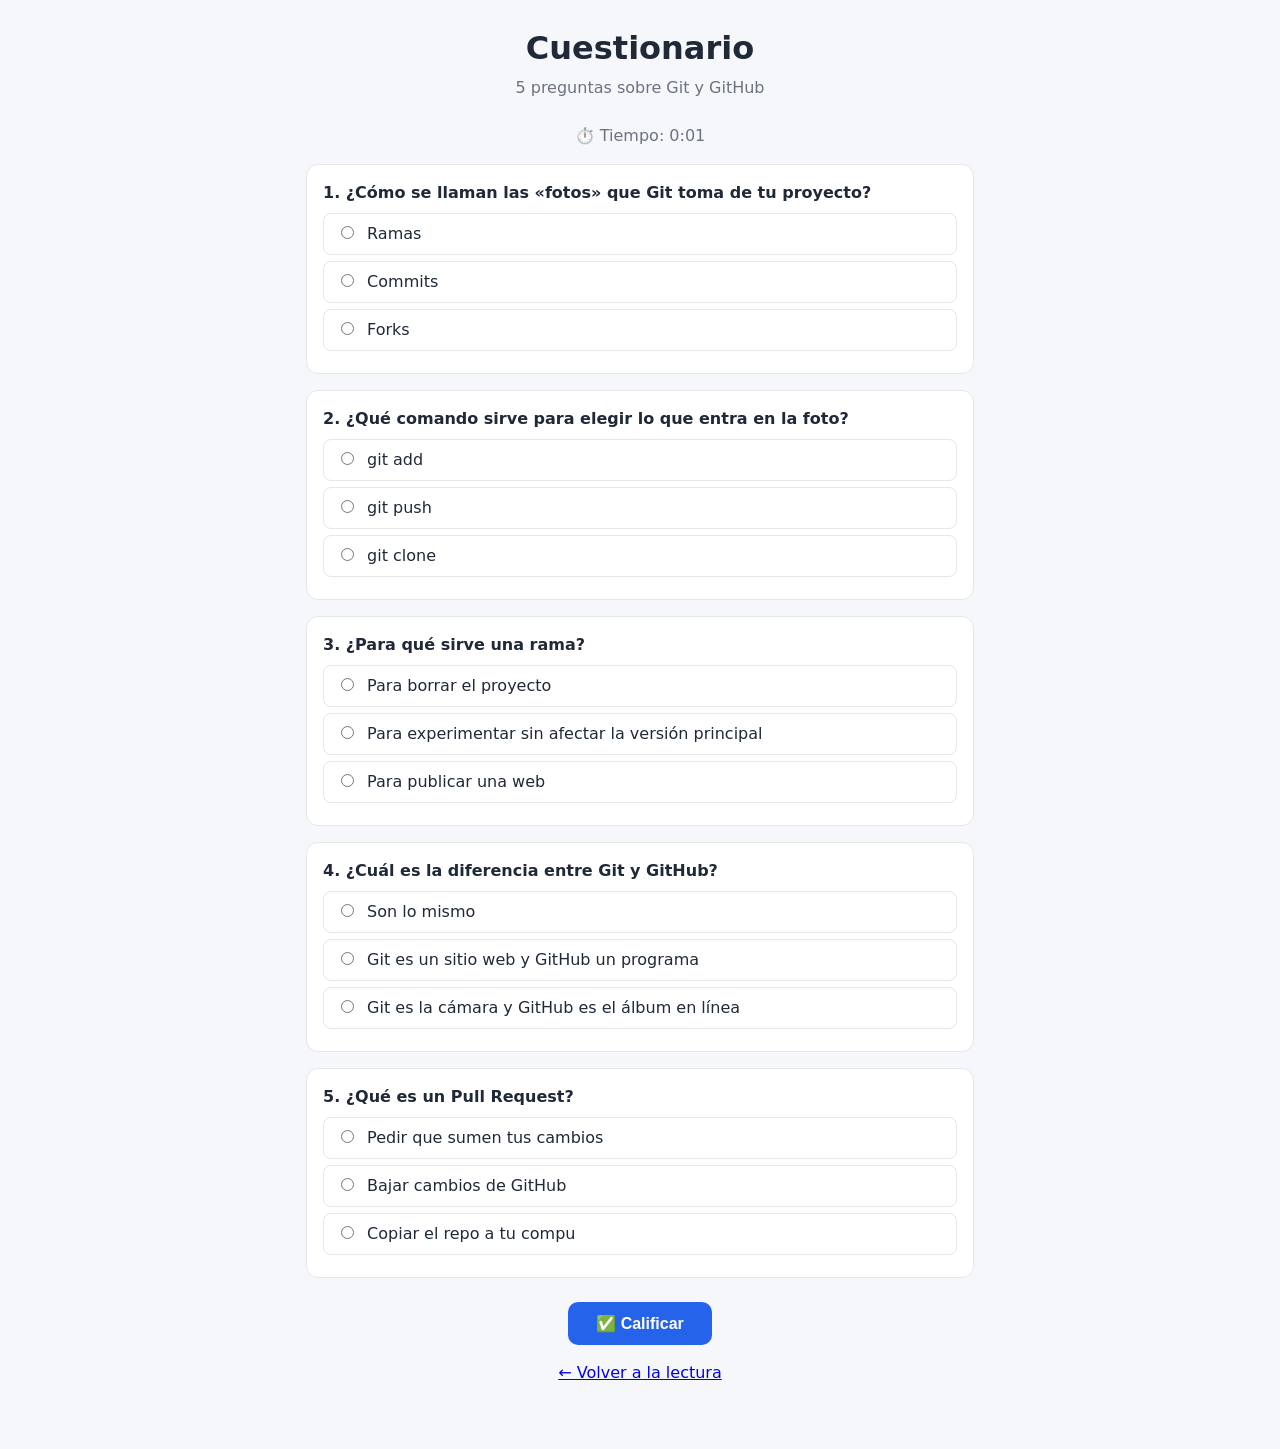
==== cuestionario.html @ 1f4c8ba0 "first commit" ====
<!DOCTYPE html>
<html lang="es">
<head>
  <meta charset="UTF-8">
  <meta name="viewport" content="width=device-width, initial-scale=1.0">
  <title>Cuestionario Git y GitHub</title>
  <link rel="stylesheet" href="styles.css">
</head>
<body>
  <main class="contenedor" style="max-width:700px">
    <header>
      <h1>Cuestionario</h1>
      <p>5 preguntas sobre Git y GitHub</p>
    </header>

    <p class="cronometro">⏱️ Tiempo: <span id="tiempo">0:00</span></p>

    <section id="resultado" class="tarjeta resultado">
      <h2 style="justify-content:center">Resultado</h2>
      <div class="stats">
        <div><strong id="correctas">0/5</strong>correctas</div>
        <div><strong id="intento">1</strong>intento n.º</div>
        <div><strong id="duracion">0:00</strong>tiempo</div>
      </div>
      <button class="boton" id="reintentar">🔄 Intentar de nuevo</button>
    </section>

    <form id="cuestionario"></form>

    <div class="centro">
      <button class="boton" id="calificar">✅ Calificar</button>
      <p><a href="index.html">← Volver a la lectura</a></p>
    </div>
  </main>

  <script src="cuestionario.js"></script>
</body>
</html>
---- styles.css ----
:root {
  --azul: #2563eb;
  --verde: #16a34a;
  --naranja: #ea580c;
  --morado: #7c3aed;
  --rojo: #dc2626;
  --texto: #1f2937;
  --suave: #6b7280;
  --fondo: #f5f7fb;
  --tarjeta: #ffffff;
  --borde: #e5e7eb;
}

* { box-sizing: border-box; }

body {
  margin: 0;
  font-family: system-ui, -apple-system, "Segoe UI", Roboto, sans-serif;
  color: var(--texto);
  background: var(--fondo);
  line-height: 1.5;
}

.contenedor {
  max-width: 960px;
  margin: 0 auto;
  padding: 24px 16px 48px;
}

header { text-align: center; margin-bottom: 24px; }
header h1 { margin: 0 0 4px; font-size: 2rem; }
header p { margin: 0; color: var(--suave); }

.grid {
  display: grid;
  grid-template-columns: repeat(auto-fit, minmax(280px, 1fr));
  gap: 16px;
}

.tarjeta {
  background: var(--tarjeta);
  border: 1px solid var(--borde);
  border-radius: 12px;
  padding: 16px;
}

.tarjeta h2 {
  margin: 0 0 12px;
  font-size: 1.1rem;
  display: flex;
  align-items: center;
  gap: 8px;
}

.num {
  display: inline-grid;
  place-items: center;
  width: 28px;
  height: 28px;
  border-radius: 50%;
  background: var(--azul);
  color: #fff;
  font-size: 0.9rem;
  flex-shrink: 0;
}

.etiqueta {
  font-size: 0.75rem;
  font-weight: 700;
  color: var(--suave);
  text-transform: uppercase;
  margin: 8px 0 4px;
}

.chips { display: flex; flex-wrap: wrap; gap: 6px; }

.chip {
  padding: 4px 10px;
  border-radius: 999px;
  background: #eef2ff;
  font-size: 0.85rem;
}
.chip.malo { background: #fee2e2; }
.chip.verde { background: #dcfce7; }
.chip.naranja { background: #ffedd5; }

.nota { color: var(--suave); font-size: 0.85rem; margin: 8px 0 0; }

.foto {
  border-left: 4px solid var(--azul);
  padding: 4px 8px;
  margin: 4px 0;
  background: #f8fafc;
  font-size: 0.9rem;
}
.foto small { color: var(--suave); }

.flujo {
  display: flex;
  flex-wrap: wrap;
  align-items: center;
  gap: 6px;
  font-size: 0.9rem;
}
.caja {
  border: 1px solid var(--borde);
  border-radius: 8px;
  padding: 6px 10px;
  background: #f8fafc;
}
.flecha { color: var(--azul); font-weight: 700; }

@media (max-width: 500px) {
  header h1 { font-size: 1.6rem; }
  .flujo { flex-direction: column; align-items: stretch; text-align: center; }
  .flecha { transform: rotate(90deg); }
}

code {
  background: #111827;
  color: #f9fafb;
  padding: 1px 6px;
  border-radius: 4px;
  font-size: 0.85rem;
}

.comparar {
  display: grid;
  grid-template-columns: 1fr auto 1fr;
  align-items: center;
  gap: 8px;
  text-align: center;
}
.comparar .caja strong { display: block; }
.igual { font-size: 1.8rem; color: var(--rojo); }

.pasos { list-style: none; padding: 0; margin: 0; counter-reset: paso; }
.pasos li {
  counter-increment: paso;
  padding: 4px 0 4px 32px;
  position: relative;
}
.pasos li::before {
  content: counter(paso);
  position: absolute;
  left: 0;
  width: 22px;
  height: 22px;
  border-radius: 50%;
  background: var(--verde);
  color: #fff;
  font-size: 0.8rem;
  display: grid;
  place-items: center;
}

.vocab {
  display: grid;
  grid-template-columns: repeat(auto-fit, minmax(240px, 1fr));
  gap: 8px;
  margin: 0;
}
.vocab div { font-size: 0.9rem; }
.vocab dt { font-weight: 700; display: inline; }
.vocab dd { display: inline; margin: 0; color: var(--suave); }

.empezar {
  margin-top: 16px;
  text-align: center;
  background: #eff6ff;
  border-color: #bfdbfe;
}

.boton {
  display: inline-block;
  padding: 12px 28px;
  border: none;
  border-radius: 10px;
  background: var(--azul);
  color: #fff;
  font-size: 1rem;
  font-weight: 600;
  text-decoration: none;
  cursor: pointer;
}
.boton:hover { filter: brightness(1.1); }
.boton.secundario { background: var(--suave); }

.centro { text-align: center; margin-top: 24px; }

/* Cuestionario */
.pregunta { margin-bottom: 16px; }
.pregunta h3 { margin: 0 0 8px; font-size: 1rem; }
.opcion {
  display: block;
  padding: 8px 12px;
  margin: 6px 0;
  border: 1px solid var(--borde);
  border-radius: 8px;
  cursor: pointer;
}
.opcion:hover { background: #f8fafc; }
.opcion input { margin-right: 8px; }
.opcion.correcta { background: #dcfce7; border-color: var(--verde); }
.opcion.incorrecta { background: #fee2e2; border-color: var(--rojo); }

.cronometro { color: var(--suave); text-align: center; margin: 0 0 16px; }

.resultado {
  display: none;
  text-align: center;
  margin-bottom: 16px;
  border-color: var(--verde);
}
.resultado.visible { display: block; }
.resultado .stats {
  display: flex;
  justify-content: center;
  flex-wrap: wrap;
  gap: 24px;
  margin: 8px 0 12px;
}
.resultado .stats strong { display: block; font-size: 1.6rem; }
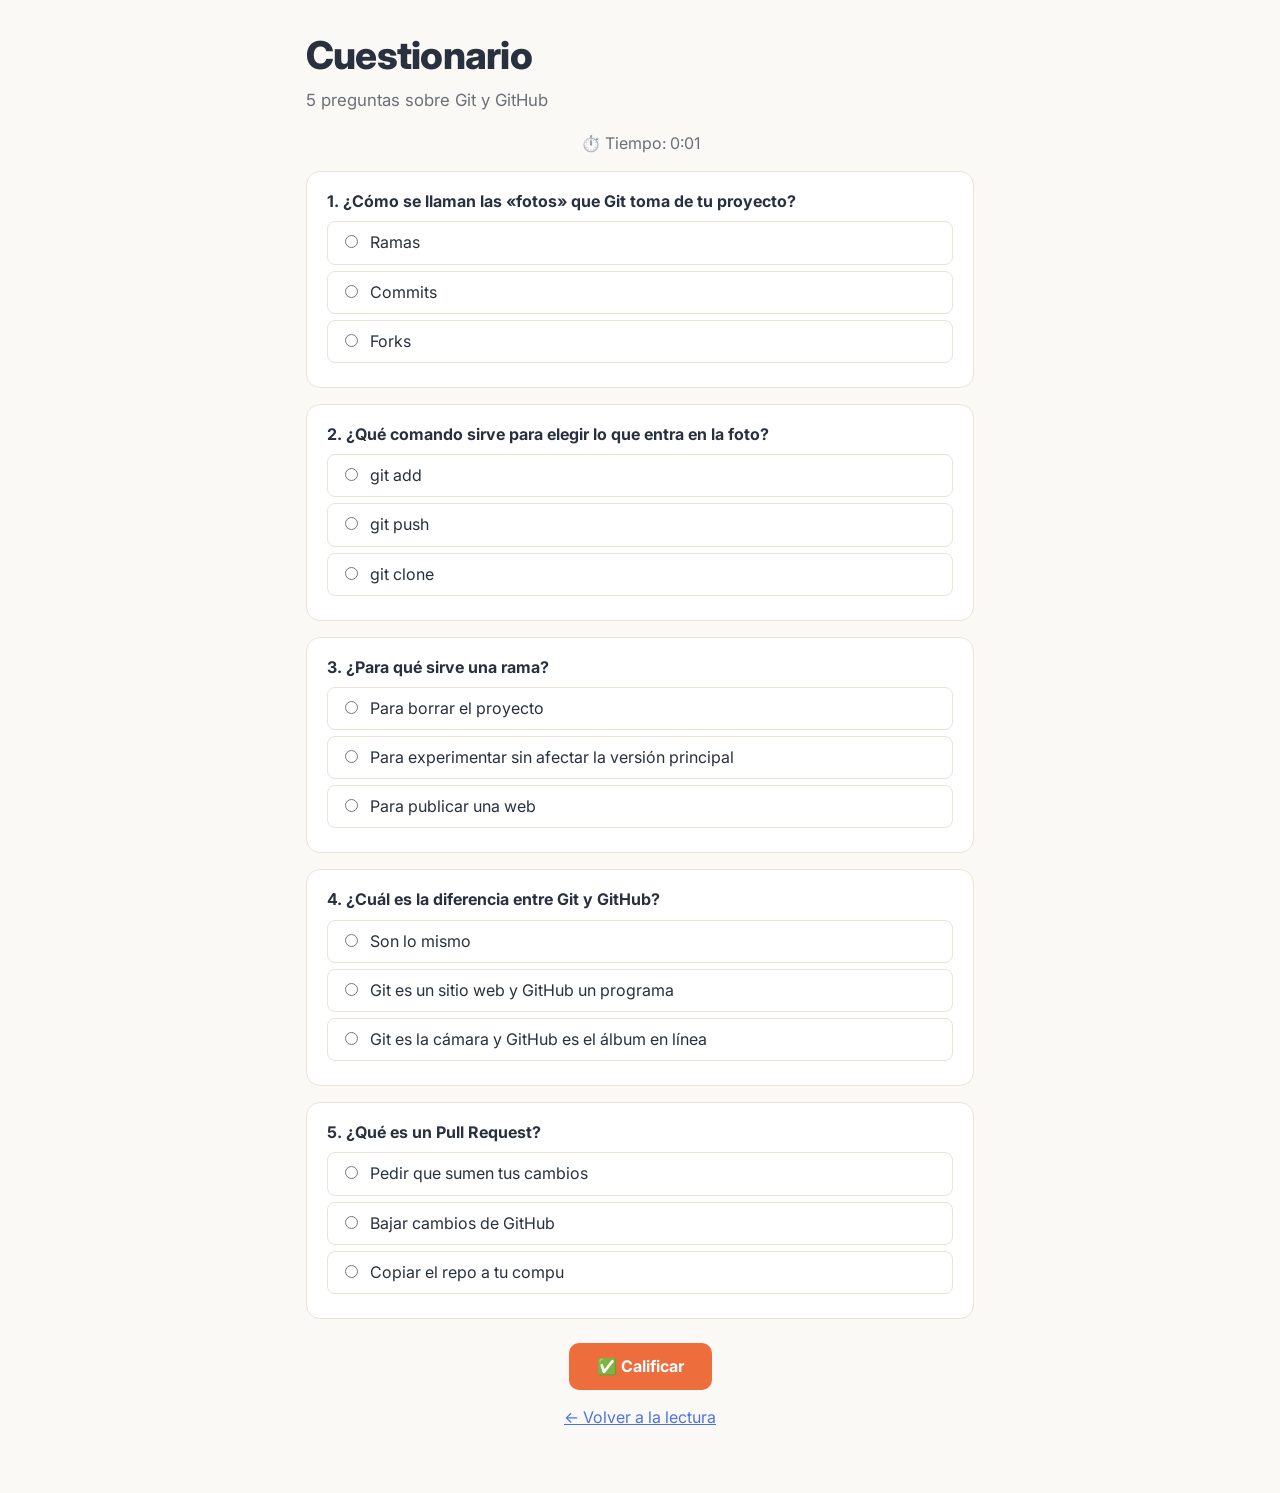
==== commit 9ef5cfdb: "updated styles" ====
--- a/cuestionario.html
+++ b/cuestionario.html
@@ -4,31 +4,35 @@
   <meta charset="UTF-8">
   <meta name="viewport" content="width=device-width, initial-scale=1.0">
   <title>Cuestionario Git y GitHub</title>
+  <link rel="preconnect" href="https://fonts.googleapis.com">
+  <link rel="stylesheet" href="https://fonts.googleapis.com/css2?family=Inter:wght@400;600;700;800&display=swap">
   <link rel="stylesheet" href="styles.css">
 </head>
 <body>
   <main class="contenedor" style="max-width:700px">
-    <header>
-      <h1>Cuestionario</h1>
-      <p>5 preguntas sobre Git y GitHub</p>
+    <header class="cabecera">
+      <div>
+        <h1>Cuestionario</h1>
+        <p>5 preguntas sobre Git y GitHub</p>
+      </div>
     </header>
 
-    <p class="cronometro">⏱️ Tiempo: <span id="tiempo">0:00</span></p>
+    <p class="cronometro">⏱️&nbsp;Tiempo: <span id="tiempo">0:00</span></p>
 
     <section id="resultado" class="tarjeta resultado">
-      <h2 style="justify-content:center">Resultado</h2>
+      <h2>Resultado</h2>
       <div class="stats">
         <div><strong id="correctas">0/5</strong>correctas</div>
         <div><strong id="intento">1</strong>intento n.º</div>
         <div><strong id="duracion">0:00</strong>tiempo</div>
       </div>
-      <button class="boton" id="reintentar">🔄 Intentar de nuevo</button>
+      <button class="boton" id="reintentar">🔄&nbsp;Intentar de nuevo</button>
     </section>
 
     <form id="cuestionario"></form>
 
     <div class="centro">
-      <button class="boton" id="calificar">✅ Calificar</button>
+      <button class="boton" id="calificar">✅&nbsp;Calificar</button>
       <p><a href="index.html">← Volver a la lectura</a></p>
     </div>
   </main>
--- a/styles.css
+++ b/styles.css
@@ -1,208 +1,403 @@
 :root {
-  --azul: #2563eb;
-  --verde: #16a34a;
-  --naranja: #ea580c;
-  --morado: #7c3aed;
-  --rojo: #dc2626;
-  --texto: #1f2937;
-  --suave: #6b7280;
-  --fondo: #f5f7fb;
+  --fondo: #fbf9f5;
   --tarjeta: #ffffff;
-  --borde: #e5e7eb;
+  --borde: #e9e3d8;
+  --texto: #29303e;
+  --suave: #6b6f78;
+  --azul: #4b73e2;
+  --naranja: #ee6d3c;
+  --verde: #36ab81;
+  --cafe: #b1653a;
+  --beige: #f5f2eb;
+  --amarillo: #ffeaaf;
+  --lavanda: #e8edff;
+  --durazno: #f8e6db;
+  --gris: #b8b2a6;
 }
 
 * { box-sizing: border-box; }
 
 body {
   margin: 0;
-  font-family: system-ui, -apple-system, "Segoe UI", Roboto, sans-serif;
+  font-family: "Inter", system-ui, -apple-system, "Segoe UI", Roboto, sans-serif;
   color: var(--texto);
   background: var(--fondo);
-  line-height: 1.5;
-}
+  line-height: 1.45;
+}
+
+code, .mono { font-family: ui-monospace, "SF Mono", Menlo, Consolas, monospace; }
 
 .contenedor {
-  max-width: 960px;
+  max-width: 1000px;
   margin: 0 auto;
-  padding: 24px 16px 48px;
-}
-
-header { text-align: center; margin-bottom: 24px; }
-header h1 { margin: 0 0 4px; font-size: 2rem; }
-header p { margin: 0; color: var(--suave); }
-
-.grid {
-  display: grid;
-  grid-template-columns: repeat(auto-fit, minmax(280px, 1fr));
+  padding: 28px 16px 48px;
+}
+
+/* Encabezado */
+.cabecera {
+  display: flex;
+  justify-content: space-between;
+  align-items: center;
   gap: 16px;
-}
+  margin-bottom: 20px;
+}
+.cabecera h1 { margin: 0 0 4px; font-size: 2.4rem; font-weight: 800; letter-spacing: -0.02em; }
+.cabecera p { margin: 0; color: var(--suave); font-size: 1.05rem; }
+.logo { width: 180px; flex-shrink: 0; }
+
+/* Tarjetas */
+.grid { display: grid; grid-template-columns: 1fr 1fr; gap: 16px; }
+.ancho { grid-column: 1 / -1; }
 
 .tarjeta {
   background: var(--tarjeta);
-  border: 1px solid var(--borde);
-  border-radius: 12px;
-  padding: 16px;
+  border: 1.5px solid var(--borde);
+  border-radius: 14px;
+  padding: 18px 20px;
 }
 
 .tarjeta h2 {
-  margin: 0 0 12px;
-  font-size: 1.1rem;
+  margin: 0 0 14px;
+  font-size: 1.2rem;
+  font-weight: 700;
   display: flex;
   align-items: center;
-  gap: 8px;
+  gap: 10px;
 }
 
 .num {
   display: inline-grid;
   place-items: center;
-  width: 28px;
-  height: 28px;
-  border-radius: 50%;
-  background: var(--azul);
+  width: 26px;
+  height: 26px;
+  border-radius: 6px;
+  background: var(--naranja);
   color: #fff;
   font-size: 0.9rem;
   flex-shrink: 0;
 }
 
-.etiqueta {
+.chip {
+  display: inline-block;
+  padding: 3px 14px;
+  border-radius: 999px;
   font-size: 0.75rem;
   font-weight: 700;
+}
+.chip.cafe { background: var(--durazno); color: var(--cafe); }
+.chip.azul { background: var(--lavanda); color: var(--azul); }
+
+.doc { width: 40px; height: 50px; }
+.diagrama { width: 100%; height: auto; display: block; }
+
+/* 1. Commits */
+.s1 { display: grid; grid-template-columns: 1fr 2.8fr; gap: 20px; }
+.sin-git { text-align: center; border-right: 1.5px solid var(--borde); padding-right: 20px; }
+.docs-sueltos { display: flex; justify-content: center; gap: 14px; margin: 12px 0 8px; }
+.docs-sueltos figure { margin: 0; color: var(--cafe); fill: #fdf3ec; font-size: 0.7rem; }
+.docs-sueltos figure:nth-child(1) { transform: rotate(-6deg); }
+.docs-sueltos figure:nth-child(2) { transform: translateY(-8px) rotate(4deg); }
+.docs-sueltos figure:nth-child(3) { transform: rotate(-3deg); }
+.docs-sueltos figcaption { color: var(--texto); margin-top: 4px; }
+.pregunta-cafe { color: var(--cafe); font-weight: 700; margin: 10px 0 0; }
+
+.con-git-top { display: flex; justify-content: space-between; align-items: center; gap: 8px; }
+.partida { font-size: 0.8rem; color: var(--suave); }
+
+.linea-tiempo {
+  --alto-foto: 72px;
+  display: grid;
+  grid-template-columns: repeat(5, 1fr);
+  position: relative;
+  margin-top: 14px;
+  text-align: center;
+}
+.linea-tiempo::before {
+  content: "";
+  position: absolute;
+  left: 10%;
+  right: 10%;
+  top: calc(var(--alto-foto) + 18px);
+  height: 4px;
+  background: var(--azul);
+  border-radius: 2px;
+}
+.foto {
+  width: 72px;
+  max-width: 90%;
+  height: var(--alto-foto);
+  margin: 0 auto;
+  background: #fff;
+  border: 1.5px solid #ddd6c8;
+  border-radius: 4px;
+  padding: 6px 6px 0;
+  box-shadow: 1px 2px 0 #efe9de;
+  display: flex;
+  flex-direction: column;
+}
+.foto .pantalla {
+  flex: 1;
+  background: var(--lavanda) repeating-linear-gradient(transparent 0 6px, var(--azul) 6px 8px, transparent 8px 10px) no-repeat 6px 6px / 60% 26px;
+  border-radius: 2px;
+}
+.foto small { font-size: 0.55rem; color: var(--suave); padding: 2px 0; }
+.punto {
+  position: relative;
+  z-index: 1;
+  width: 20px;
+  height: 20px;
+  margin: 10px auto 6px;
+  border-radius: 50%;
+  background: #fff;
+  border: 4px solid var(--azul);
+}
+.linea-tiempo strong { display: block; font-size: 0.85rem; }
+.linea-tiempo span { font-size: 0.72rem; color: var(--suave); }
+
+.volver {
+  position: relative;
+  margin: 2px 10% 0 30%;
+  height: 14px;
+  border: 2px dashed var(--naranja);
+  border-top: none;
+  border-radius: 0 0 14px 14px;
+}
+.volver::before {
+  content: "";
+  position: absolute;
+  left: -7px;
+  top: -6px;
+  border: 6px solid transparent;
+  border-bottom: 9px solid var(--naranja);
+  border-top: none;
+}
+.volver-texto { text-align: center; color: var(--naranja); font-weight: 700; font-size: 0.85rem; margin: 6px 0 0; }
+
+/* 2. Tomar la foto */
+.flujo {
+  display: grid;
+  grid-template-columns: 1fr 56px 1fr 56px 1fr;
+  align-items: stretch;
+  margin-bottom: 30px;
+}
+.caja {
+  border-radius: 12px;
+  padding: 14px;
+  text-align: center;
+}
+.caja h3 { margin: 0; font-size: 1rem; }
+.caja > small { color: var(--suave); font-size: 0.75rem; }
+.caja.beige { background: var(--beige); }
+.caja.amarilla { background: var(--amarillo); }
+.caja.lavanda { background: var(--lavanda); }
+
+.docs { display: flex; justify-content: center; align-items: flex-end; gap: 8px; margin-top: 12px; }
+.docs .doc { fill: #fff; }
+.docs .oscuro { color: var(--texto); }
+.docs .naranja { color: var(--naranja); }
+.docs .verde { color: var(--verde); }
+.docs .gris { color: var(--gris); }
+.borrador-etq { display: block; text-align: right; font-size: 0.7rem; color: var(--suave); }
+
+.preparado {
+  border: 2px dashed var(--texto);
+  border-radius: 10px;
+  margin-top: 10px;
+  padding: 10px 8px 6px;
+}
+.preparado .docs { margin-top: 0; }
+.preparado small { font-size: 0.68rem; color: var(--suave); }
+
+.historial { list-style: none; margin: 10px 0 0; padding: 0; display: grid; gap: 6px; }
+.historial li {
+  display: flex;
+  align-items: center;
+  gap: 8px;
+  background: #fff;
+  border: 1.5px solid var(--azul);
+  border-radius: 6px;
+  padding: 5px 10px;
+  font-size: 0.8rem;
+  font-weight: 700;
+  text-align: left;
+}
+.historial li::before {
+  content: "";
+  width: 12px;
+  height: 12px;
+  border-radius: 50%;
+  border: 3px solid var(--azul);
+  box-shadow: inset 0 0 0 2px #fff;
+  background: var(--azul);
+  flex-shrink: 0;
+}
+.historial li span { margin-left: auto; font-weight: 400; color: var(--suave); font-size: 0.72rem; }
+
+.flecha {
+  position: relative;
+  display: flex;
+  align-items: center;
+  justify-content: center;
+}
+.flecha::before {
+  content: "";
+  width: 34px;
+  height: 2.5px;
+  background: var(--texto);
+}
+.flecha::after {
+  content: "";
+  border: 6px solid transparent;
+  border-left: 9px solid var(--texto);
+  border-right: none;
+}
+.cmd {
+  position: absolute;
+  bottom: -30px;
+  left: 50%;
+  transform: translateX(-50%);
+  white-space: nowrap;
+  font-size: 0.8rem;
   color: var(--suave);
-  text-transform: uppercase;
-  margin: 8px 0 4px;
-}
-
-.chips { display: flex; flex-wrap: wrap; gap: 6px; }
-
-.chip {
-  padding: 4px 10px;
-  border-radius: 999px;
-  background: #eef2ff;
-  font-size: 0.85rem;
-}
-.chip.malo { background: #fee2e2; }
-.chip.verde { background: #dcfce7; }
-.chip.naranja { background: #ffedd5; }
-
-.nota { color: var(--suave); font-size: 0.85rem; margin: 8px 0 0; }
-
-.foto {
-  border-left: 4px solid var(--azul);
-  padding: 4px 8px;
-  margin: 4px 0;
-  background: #f8fafc;
-  font-size: 0.9rem;
-}
-.foto small { color: var(--suave); }
-
-.flujo {
-  display: flex;
-  flex-wrap: wrap;
-  align-items: center;
-  gap: 6px;
-  font-size: 0.9rem;
-}
-.caja {
-  border: 1px solid var(--borde);
-  border-radius: 8px;
-  padding: 6px 10px;
-  background: #f8fafc;
-}
-.flecha { color: var(--azul); font-weight: 700; }
-
-@media (max-width: 500px) {
-  header h1 { font-size: 1.6rem; }
-  .flujo { flex-direction: column; align-items: stretch; text-align: center; }
-  .flecha { transform: rotate(90deg); }
-}
-
-code {
-  background: #111827;
-  color: #f9fafb;
-  padding: 1px 6px;
-  border-radius: 4px;
-  font-size: 0.85rem;
-}
-
+}
+.cmd code { color: var(--texto); font-size: 0.9rem; margin-right: 6px; }
+
+/* 4. Git ≠ GitHub */
 .comparar {
   display: grid;
   grid-template-columns: 1fr auto 1fr;
   align-items: center;
+  text-align: center;
   gap: 8px;
-  text-align: center;
-}
-.comparar .caja strong { display: block; }
-.igual { font-size: 1.8rem; color: var(--rojo); }
-
-.pasos { list-style: none; padding: 0; margin: 0; counter-reset: paso; }
-.pasos li {
-  counter-increment: paso;
-  padding: 4px 0 4px 32px;
-  position: relative;
-}
-.pasos li::before {
-  content: counter(paso);
+}
+.comparar svg { width: 140px; max-width: 100%; height: auto; }
+.comparar strong { display: block; font-size: 1.15rem; }
+.comparar small { color: var(--suave); font-size: 0.75rem; }
+.distinto {
+  display: grid;
+  place-items: center;
+  width: 34px;
+  height: 34px;
+  border-radius: 50%;
+  background: var(--texto);
+  color: #fff;
+  font-weight: 700;
+}
+.banda {
+  background: var(--amarillo);
+  border-radius: 8px;
+  padding: 6px 12px;
+  text-align: center;
+  font-size: 0.9rem;
+  margin-top: 14px;
+}
+
+/* 6. Pull Request */
+.pasos {
+  list-style: none;
+  padding: 0;
+  margin: 6px 0 16px;
+  display: grid;
+  grid-template-columns: repeat(5, 1fr);
+  text-align: center;
+  font-size: 0.78rem;
+  font-weight: 600;
+}
+.pasos li { position: relative; }
+.pasos li:not(:last-child)::after {
+  content: "→";
   position: absolute;
-  left: 0;
-  width: 22px;
-  height: 22px;
+  right: -8px;
+  top: 14px;
+  color: var(--gris);
+  font-weight: 700;
+}
+.pasos b {
+  display: grid;
+  place-items: center;
+  width: 50px;
+  height: 50px;
+  margin: 0 auto 8px;
   border-radius: 50%;
-  background: var(--verde);
-  color: #fff;
-  font-size: 0.8rem;
-  display: grid;
-  place-items: center;
-}
-
+  border: 3px solid var(--c);
+  color: var(--c);
+  font-size: 1.3rem;
+}
+.ejemplo {
+  background: var(--fondo);
+  border-radius: 8px;
+  padding: 10px 14px;
+  font-size: 0.82rem;
+  margin: 0;
+}
+
+/* Vocabulario */
+.vocab-titulo { margin: 24px 0 10px; font-size: 1.2rem; }
 .vocab {
   display: grid;
-  grid-template-columns: repeat(auto-fit, minmax(240px, 1fr));
-  gap: 8px;
+  grid-template-columns: repeat(3, 1fr);
+  gap: 10px 20px;
   margin: 0;
-}
-.vocab div { font-size: 0.9rem; }
-.vocab dt { font-weight: 700; display: inline; }
-.vocab dd { display: inline; margin: 0; color: var(--suave); }
+  font-size: 0.85rem;
+}
+.vocab div { display: flex; align-items: baseline; gap: 8px; }
+.vocab div::before {
+  content: "";
+  width: 8px;
+  height: 8px;
+  border-radius: 50%;
+  background: var(--c, var(--azul));
+  flex-shrink: 0;
+  transform: translateY(-1px);
+}
+.vocab dt { font-weight: 700; }
+.vocab dd { margin: 0; color: var(--suave); }
 
 .empezar {
   margin-top: 16px;
-  text-align: center;
-  background: #eff6ff;
-  border-color: #bfdbfe;
-}
-
+  background: var(--texto);
+  color: #fff;
+  border-radius: 10px;
+  padding: 12px 16px;
+  text-align: center;
+  font-weight: 700;
+  font-size: 0.92rem;
+}
+
+/* Botones */
 .boton {
   display: inline-block;
   padding: 12px 28px;
   border: none;
   border-radius: 10px;
-  background: var(--azul);
+  background: var(--naranja);
   color: #fff;
+  font: inherit;
   font-size: 1rem;
-  font-weight: 600;
+  font-weight: 700;
   text-decoration: none;
   cursor: pointer;
 }
-.boton:hover { filter: brightness(1.1); }
-.boton.secundario { background: var(--suave); }
+.boton:hover { filter: brightness(1.08); }
 
 .centro { text-align: center; margin-top: 24px; }
+.centro a:not(.boton) { color: var(--azul); }
 
 /* Cuestionario */
 .pregunta { margin-bottom: 16px; }
 .pregunta h3 { margin: 0 0 8px; font-size: 1rem; }
 .opcion {
   display: block;
-  padding: 8px 12px;
+  padding: 9px 12px;
   margin: 6px 0;
-  border: 1px solid var(--borde);
+  border: 1.5px solid var(--borde);
   border-radius: 8px;
   cursor: pointer;
 }
-.opcion:hover { background: #f8fafc; }
-.opcion input { margin-right: 8px; }
-.opcion.correcta { background: #dcfce7; border-color: var(--verde); }
-.opcion.incorrecta { background: #fee2e2; border-color: var(--rojo); }
+.opcion:hover { background: var(--beige); }
+.opcion input { margin-right: 8px; accent-color: var(--azul); }
+.opcion.correcta { background: #e1f4ec; border-color: var(--verde); }
+.opcion.incorrecta { background: var(--durazno); border-color: var(--naranja); }
 
 .cronometro { color: var(--suave); text-align: center; margin: 0 0 16px; }
 
@@ -213,6 +408,7 @@
   border-color: var(--verde);
 }
 .resultado.visible { display: block; }
+.resultado h2 { justify-content: center; }
 .resultado .stats {
   display: flex;
   justify-content: center;
@@ -221,3 +417,30 @@
   margin: 8px 0 12px;
 }
 .resultado .stats strong { display: block; font-size: 1.6rem; }
+
+/* Celular */
+@media (max-width: 720px) {
+  .cabecera h1 { font-size: 1.7rem; }
+  .logo { display: none; }
+  .grid { grid-template-columns: 1fr; }
+  .tarjeta { padding: 16px 14px; }
+
+  .s1 { grid-template-columns: 1fr; }
+  .sin-git { border-right: none; border-bottom: 1.5px solid var(--borde); padding: 0 0 14px; }
+  .linea-tiempo { --alto-foto: 54px; }
+  .foto { width: 54px; }
+  .linea-tiempo strong { font-size: 0.72rem; }
+  .linea-tiempo span { font-size: 0.62rem; }
+
+  .flujo { grid-template-columns: 1fr; margin-bottom: 0; }
+  .flecha { flex-direction: column; padding: 8px 0; }
+  .flecha::before { width: 2.5px; height: 22px; }
+  .flecha::after { border: 6px solid transparent; border-top: 9px solid var(--texto); border-bottom: none; }
+  .cmd { position: static; transform: none; margin-top: 4px; }
+
+  .pasos { font-size: 0.68rem; }
+  .pasos b { width: 40px; height: 40px; font-size: 1.05rem; }
+  .pasos li:not(:last-child)::after { top: 10px; right: -6px; }
+
+  .vocab { grid-template-columns: 1fr; }
+}
